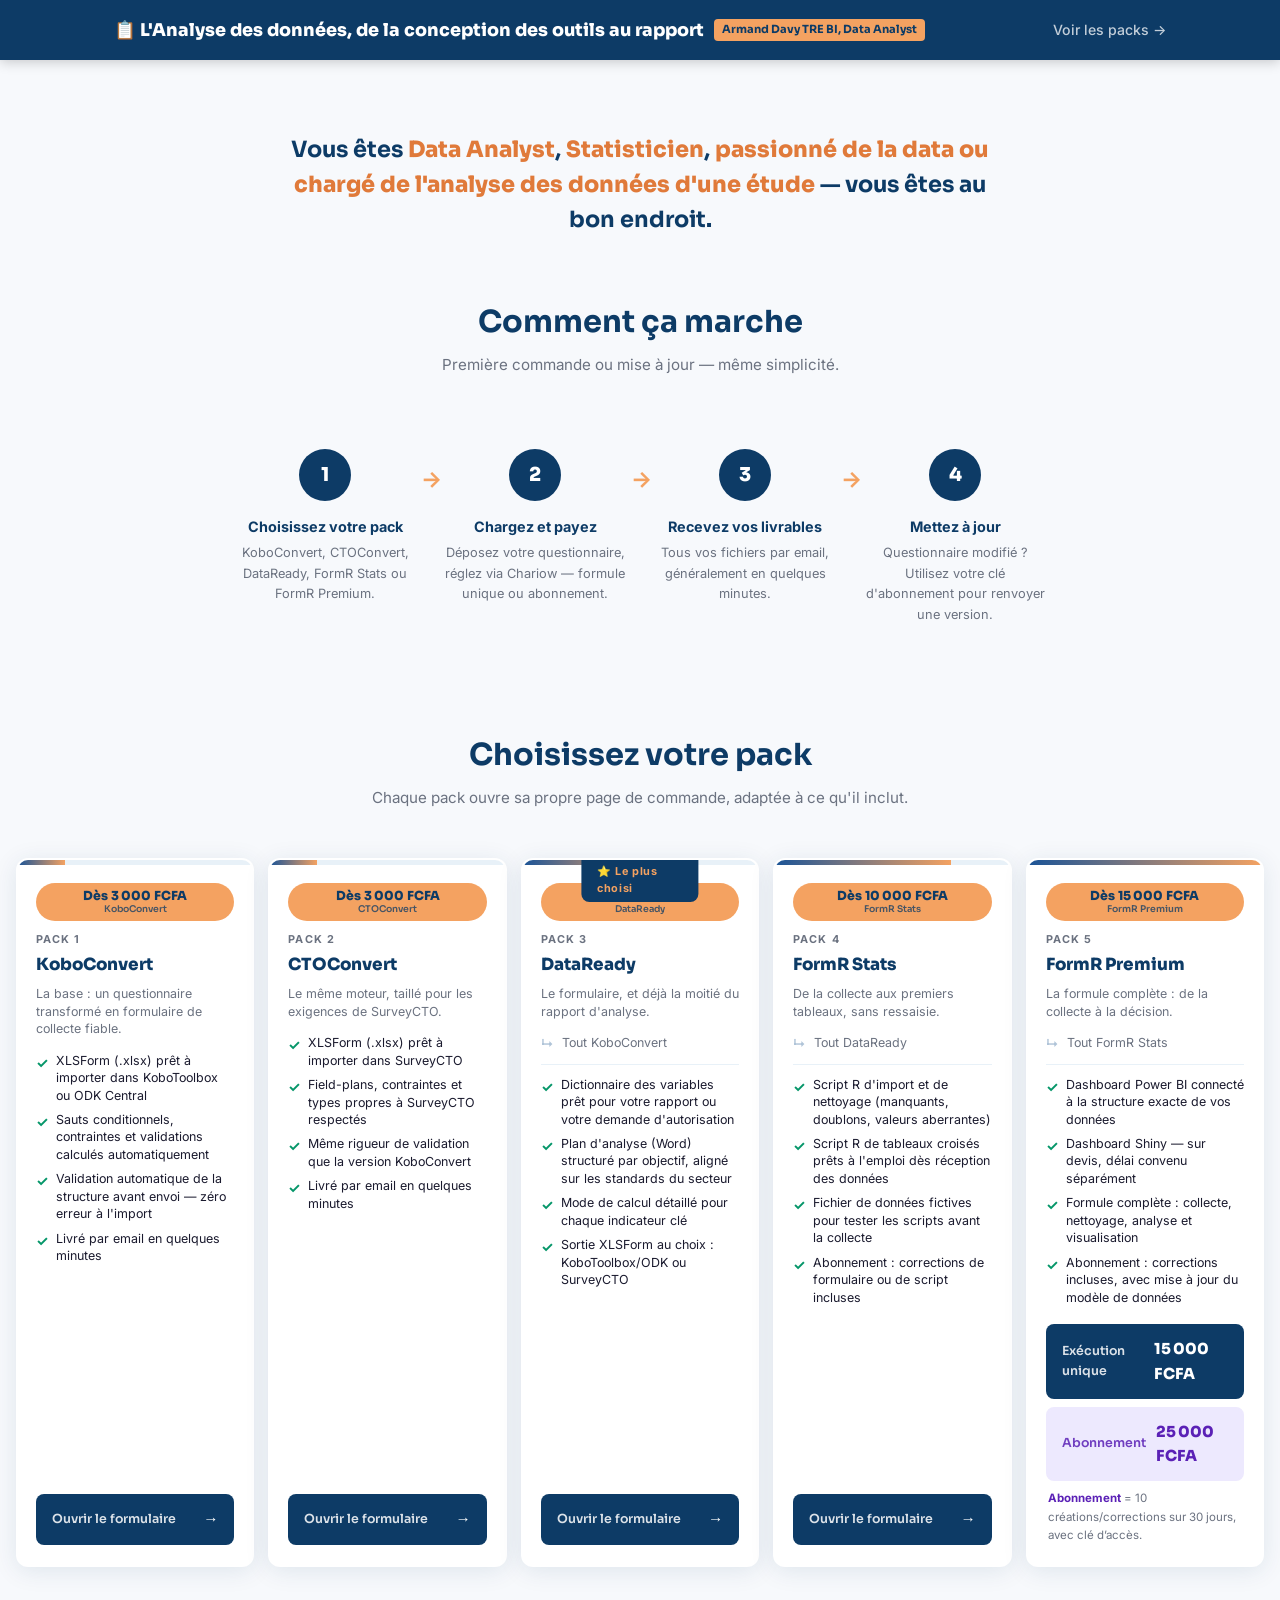
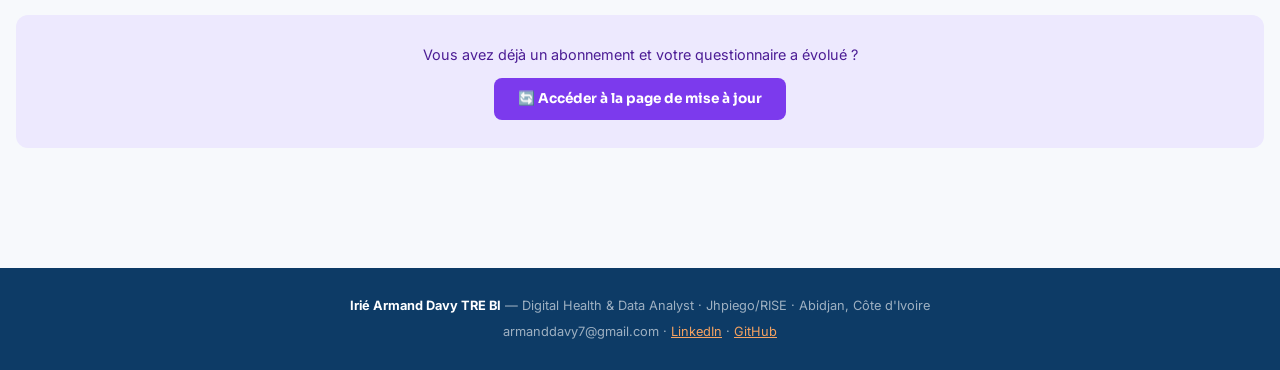
==== index.html @ 41917e07 "Update navigation and audience intro text" ====
<!DOCTYPE html>
<html lang="fr">
<head>
<meta charset="UTF-8">
<meta name="viewport" content="width=device-width, initial-scale=1.0">
<title>XLSForm Pro — Convertisseur de questionnaires KoboToolbox</title>
<link rel="icon" href="data:image/svg+xml,%3Csvg xmlns='http://www.w3.org/2000/svg' viewBox='0 0 100 100'%3E%3Ctext y='.9em' font-size='90'%3E%F0%9F%93%8B%3C/text%3E%3C/svg%3E">
<link rel="preconnect" href="https://fonts.googleapis.com">
<link href="https://fonts.googleapis.com/css2?family=Sora:wght@400;600;700;800&family=Inter:wght@400;500;600&display=swap" rel="stylesheet">
<link rel="stylesheet" href="assets/style.css">
</head>
<body>

<nav class="nav">
  <div class="container nav-inner">
    <a href="index.html" class="nav-logo">📋 L'Analyse des données, de la conception des outils au rapport <span>Armand Davy TRE BI, Data Analyst</span></a>
    <a href="#packs" class="nav-link">Voir les packs →</a>
  </div>
</nav>

<section class="audience-intro">
  <div class="container">
    <p class="audience-intro-text">Vous êtes <strong>Data Analyst</strong>, <strong>Statisticien</strong>, <strong>passionné de la data ou chargé de l'analyse des données d'une étude</strong> — vous êtes au bon endroit.</p>
  </div>
</section>

<section class="how">
  <div class="container">
    <h2 class="section-title">Comment ça marche</h2>
    <p class="section-sub">Première commande ou mise à jour — même simplicité.</p>
    <div class="steps">
      <div class="step">
        <div class="step-num">1</div>
        <div class="step-title">Choisissez votre pack</div>
        <div class="step-desc">KoboConvert, CTOConvert, DataReady, FormR Stats ou FormR Premium.</div>
      </div>
      <div class="step">
        <div class="step-num">2</div>
        <div class="step-title">Chargez et payez</div>
        <div class="step-desc">Déposez votre questionnaire, réglez via Chariow — formule unique ou abonnement.</div>
      </div>
      <div class="step">
        <div class="step-num">3</div>
        <div class="step-title">Recevez vos livrables</div>
        <div class="step-desc">Tous vos fichiers par email, généralement en quelques minutes.</div>
      </div>
      <div class="step">
        <div class="step-num">4</div>
        <div class="step-title">Mettez à jour</div>
        <div class="step-desc">Questionnaire modifié ? Utilisez votre clé d'abonnement pour renvoyer une version.</div>
      </div>
    </div>
  </div>
</section>

<section class="packs-section" id="packs">
  <div class="container">
    <h2 class="section-title">Choisissez votre pack</h2>
    <p class="section-sub">Chaque pack ouvre sa propre page de commande, adaptée à ce qu'il inclut.</p>

    <div class="packs-grid" id="packs-grid"></div>

    <div class="update-cta">
      <p>Vous avez déjà un abonnement et votre questionnaire a évolué ?</p>
      <a href="mise-a-jour.html">🔄 Accéder à la page de mise à jour</a>
    </div>

  </div>
</section>

<footer class="footer">
  <p><strong>Irié Armand Davy TRE BI</strong> — Digital Health &amp; Data Analyst · Jhpiego/RISE · Abidjan, Côte d'Ivoire</p>
  <p style="margin-top:6px">armanddavy7@gmail.com · <a href="https://linkedin.com/in/tre-bi" style="color:var(--orange)">LinkedIn</a> · <a href="https://github.com/trebi7" style="color:var(--orange)">GitHub</a></p>
</footer>

<script src="assets/products.js"></script>
<script>
(function(){
  "use strict";
  var grid = document.getElementById("packs-grid");

  PRODUCTS.forEach(function(p){
    var card = document.createElement("div");
    card.className = "pack-card" + (p.popular ? " popular" : "");

    var inheritedLi = "";
    var divider = "";
    if (p.inheritsFrom){
      inheritedLi = '<li class="inherited">' + p.inheritsFrom.label + '</li>';
      divider = '<div class="pack-divider"></div>';
    }
    var ownLis = p.deliverables.map(function(d){ return "<li>" + d + "</li>"; }).join("");

    card.innerHTML =
      '<div class="pack-progress"><div class="pack-progress-fill" style="width:' + p.progress + '%"></div></div>' +
      '<div class="pack-price-badge">Dès ' + xlsFmtFCFA(p.plans.unique.amount) + '<small>' + p.brand + '</small></div>' +
      '<div class="pack-header">' +
        '<div class="pack-label">' + p.packLabel + '</div>' +
        '<div class="pack-name">' + p.brand + '</div>' +
        '<div class="pack-tagline">' + p.tagline + '</div>' +
      '</div>' +
      '<ul class="pack-deliverables">' + inheritedLi + divider + ownLis + '</ul>' +
      '<div class="pack-plans">' +
        (p.standaloneFormUrl
          ? '<a class="plan-btn unique" style="width:100%" href="' + p.standaloneFormUrl + '">' +
              '<span class="plan-btn-label">Ouvrir le formulaire</span><span class="plan-btn-amount">→</span>' +
            '</a>'
          : '<a class="plan-btn unique" href="commande.html?pack=' + p.id + '&plan=unique">' +
              '<span class="plan-btn-label">Exécution unique</span><span class="plan-btn-amount">' + xlsFmtFCFA(p.plans.unique.amount) + '</span>' +
            '</a>' +
            '<a class="plan-btn abonnement" href="commande.html?pack=' + p.id + '&plan=abonnement">' +
              '<span class="plan-btn-label">Abonnement</span><span class="plan-btn-amount">' + xlsFmtFCFA(p.plans.abonnement.amount) + '</span>' +
            '</a>' +
            '<p class="plan-note"><strong>Abonnement</strong> = ' + p.plans.abonnement.credits + ' créations/corrections sur ' + p.plans.abonnement.days + ' jours, avec clé d’accès.</p>') +
      '</div>';

    grid.appendChild(card);
  });
})();
</script>
</body>
</html>
---- assets/style.css ----
*, *::before, *::after { box-sizing: border-box; margin: 0; padding: 0; }
:root {
  --bleu:        #0D3B66;
  --bleu-clair:  #E8F1F8;
  --bleu-mid:    #1B5497;
  --orange:      #F4A261;
  --orange-dark: #E07A3A;
  --fond:        #F7F9FC;
  --texte:       #1A1A2E;
  --gris:        #6B7280;
  --blanc:       #FFFFFF;
  --succes:      #059669;
  --violet:      #7C3AED;
  --violet-clair:#EDE9FE;
  --violet-dark: #5B21B6;
  --rouge:       #B91C1C;
  --rouge-clair: #FEE2E2;
  --radius:      12px;
  --shadow:      0 4px 24px rgba(13,59,102,.10);
  --shadow-hover:0 8px 32px rgba(13,59,102,.18);
  --transition:  .22s cubic-bezier(.4,0,.2,1);
}
html { scroll-behavior: smooth; }
body { font-family: 'Inter', sans-serif; background: var(--fond); color: var(--texte); line-height: 1.6; min-height: 100vh; }
h1,h2,h3,h4 { font-family: 'Sora', sans-serif; line-height: 1.2; }
h1 { font-size: clamp(2rem, 5vw, 3rem); font-weight: 800; }
h2 { font-size: clamp(1.4rem, 3vw, 1.9rem); font-weight: 700; }
a { color: inherit; }
.container { max-width: 1100px; margin: 0 auto; padding: 0 24px; }

/* NAV */
.nav { background: var(--bleu); padding: 16px 0; position: sticky; top: 0; z-index: 100; box-shadow: 0 2px 12px rgba(0,0,0,.2); }
.nav-inner { display: flex; align-items: center; justify-content: space-between; gap: 16px; flex-wrap: wrap; }
.nav-logo { color: var(--blanc); font-family: 'Sora', sans-serif; font-size: 1.1rem; font-weight: 800; display: flex; align-items: center; gap: 10px; text-decoration: none; flex-wrap: wrap; row-gap: 6px; }
.nav-logo span { background: var(--orange); color: var(--bleu); font-size: .7rem; font-weight: 700; padding: 2px 8px; border-radius: 4px; white-space: nowrap; }
@media (max-width: 640px) { .nav-logo { font-size: .95rem; } }
.nav-links { display: flex; align-items: center; gap: 22px; }
.nav-link { color: rgba(255,255,255,.75); text-decoration: none; font-size: .88rem; font-weight: 500; transition: color var(--transition); }
.nav-link:hover { color: var(--orange); }

/* PAGE HEADER (commande / mise-a-jour) */
.page-header { background: linear-gradient(135deg, var(--bleu) 0%, var(--bleu-mid) 100%); padding: 44px 0 40px; }
.page-crumb { color: rgba(255,255,255,.7); font-size: .85rem; text-decoration: none; display: inline-flex; align-items: center; gap: 6px; margin-bottom: 16px; }
.page-crumb:hover { color: var(--orange); }
.page-header h1 { color: var(--blanc); font-size: clamp(1.6rem, 4vw, 2.3rem); }
.page-header p { color: rgba(255,255,255,.78); margin-top: 10px; max-width: 560px; font-size: 1rem; }

/* HERO */
.hero { background: linear-gradient(135deg, var(--bleu) 0%, var(--bleu-mid) 100%); padding: 72px 0 80px; position: relative; overflow: hidden; }
.hero::before { content: ''; position: absolute; right: -120px; top: -80px; width: 500px; height: 500px; background: radial-gradient(circle, rgba(244,162,97,.15) 0%, transparent 70%); pointer-events: none; }
.hero-inner { display: flex; align-items: center; gap: 48px; flex-wrap: wrap; }
.hero-text { flex: 1; min-width: 280px; }
.hero-eyebrow { color: var(--orange); font-size: .8rem; font-weight: 700; letter-spacing: .12em; text-transform: uppercase; margin-bottom: 16px; }
.hero h1 { color: var(--blanc); margin-bottom: 20px; }
.hero h1 em { color: var(--orange); font-style: normal; border-bottom: 3px solid var(--orange); }
.hero-sub { color: rgba(255,255,255,.78); font-size: 1.05rem; margin-bottom: 8px; max-width: 520px; }
.hero-visual { width: 220px; height: 220px; background: rgba(255,255,255,.08); border: 1.5px solid rgba(255,255,255,.15); border-radius: 20px; display: flex; flex-direction: column; align-items: center; justify-content: center; gap: 12px; flex-shrink: 0; }
.hero-icon { font-size: 4rem; }
.hero-visual-label { color: rgba(255,255,255,.7); font-size: .78rem; font-weight: 600; letter-spacing: .05em; text-transform: uppercase; }

/* AUDIENCE INTRO */
.audience-intro { padding: 72px 0 4px; }
.audience-intro .container { max-width: 760px; }
.audience-intro-text { text-align: center; font-family: 'Sora', sans-serif; font-size: clamp(1.05rem, 2.4vw, 1.4rem); font-weight: 700; color: var(--bleu); line-height: 1.55; }
.audience-intro-text strong { color: var(--orange-dark); font-weight: 800; }

/* HOW */
.how { padding: 64px 0; }
.section-title { text-align: center; margin-bottom: 12px; color: var(--bleu); }
.section-sub { text-align: center; color: var(--gris); margin-bottom: 48px; font-size: .95rem; }
.steps { display: flex; gap: 0; justify-content: center; flex-wrap: wrap; }
.step { display: flex; flex-direction: column; align-items: center; text-align: center; flex: 1; min-width: 160px; max-width: 210px; padding: 24px 12px; position: relative; }
.step:not(:last-child)::after { content: '→'; position: absolute; right: -12px; top: 36px; font-size: 1.4rem; color: var(--orange); font-weight: 700; }
.step-num { width: 52px; height: 52px; background: var(--bleu); color: var(--blanc); border-radius: 50%; display: flex; align-items: center; justify-content: center; font-family: 'Sora', sans-serif; font-size: 1.2rem; font-weight: 800; margin-bottom: 14px; flex-shrink: 0; }
.step-title { font-weight: 700; font-size: .9rem; color: var(--bleu); margin-bottom: 5px; }
.step-desc { font-size: .8rem; color: var(--gris); }

/* PACKS */
.packs-section { padding: 24px 0 80px; }
.packs-section .container { max-width: 1440px; }
.packs-grid { display: grid; grid-template-columns: repeat(5, 1fr); gap: 18px; }
@media (max-width: 1240px) { .packs-grid { grid-template-columns: repeat(3, 1fr); } }
@media (max-width: 760px) { .packs-grid { grid-template-columns: repeat(2, 1fr); } }
.pack-card { background: var(--blanc); border-radius: var(--radius); box-shadow: var(--shadow); padding: 0; position: relative; transition: transform var(--transition), box-shadow var(--transition), border-color var(--transition); border: 2px solid transparent; overflow: hidden; display: flex; flex-direction: column; }
.pack-card:hover { transform: translateY(-4px); box-shadow: var(--shadow-hover); border-color: var(--orange); }
.pack-progress { height: 5px; background: var(--bleu-clair); }
.pack-progress-fill { height: 100%; background: linear-gradient(90deg, var(--bleu-mid), var(--orange)); }
.pack-price-badge { position: absolute; top: 20px; right: 20px; background: var(--orange); color: var(--bleu); font-family: 'Sora', sans-serif; font-weight: 800; font-size: .78rem; padding: 6px 14px; border-radius: 99px; line-height: 1.2; text-align: center; white-space: nowrap; }
.pack-price-badge small { display: block; font-size: .58rem; font-weight: 600; opacity: .75; }
.pack-header { padding: 24px 24px 12px; }
.pack-label { font-size: .68rem; font-weight: 700; letter-spacing: .1em; text-transform: uppercase; color: var(--gris); margin-bottom: 4px; }
.pack-name { font-family: 'Sora', sans-serif; font-size: 1.15rem; font-weight: 800; color: var(--bleu); margin-bottom: 6px; }
.pack-tagline { font-size: .82rem; color: var(--gris); line-height: 1.4; }
.pack-deliverables { padding: 4px 24px 16px; list-style: none; display: flex; flex-direction: column; gap: 7px; flex: 1; }
.pack-deliverables li { display: flex; align-items: flex-start; gap: 8px; font-size: .82rem; color: var(--texte); line-height: 1.4; }
.pack-deliverables li::before { content: '✓'; color: var(--succes); font-weight: 700; font-size: .88rem; flex-shrink: 0; margin-top: 1px; }
.pack-deliverables li.inherited { color: var(--gris); font-size: .78rem; }
.pack-deliverables li.inherited::before { content: '↳'; color: #B0C4D8; font-size: .78rem; }
.pack-divider { margin: 4px 0; height: 1px; background: var(--bleu-clair); }
.pack-card.popular::before { content: '⭐ Le plus choisi'; position: absolute; top: -1px; left: 50%; transform: translateX(-50%); background: var(--bleu); color: var(--orange); font-size: .68rem; font-weight: 700; padding: 4px 16px; border-radius: 0 0 8px 8px; letter-spacing: .05em; z-index: 1; }

.pack-plans { padding: 4px 24px 22px; display: flex; flex-direction: column; gap: 8px; margin-top: auto; }
.plan-btn { display: flex; align-items: center; justify-content: space-between; gap: 10px; text-decoration: none; padding: 11px 14px; border-radius: 8px; font-family: 'Sora', sans-serif; transition: all var(--transition); border: 2px solid transparent; }
.plan-btn .plan-btn-label { font-size: .78rem; font-weight: 600; opacity: .85; }
.plan-btn .plan-btn-amount { font-size: .95rem; font-weight: 800; }
.plan-btn.unique { background: var(--bleu); color: var(--blanc); }
.plan-btn.unique:hover { background: var(--bleu-mid); transform: translateY(-1px); }
.plan-btn.abonnement { background: var(--violet-clair); color: var(--violet-dark); border-color: var(--violet-clair); }
.plan-btn.abonnement:hover { border-color: var(--violet); transform: translateY(-1px); }
.plan-note { font-size: .72rem; color: var(--gris); padding: 0 2px; }
.plan-note strong { color: var(--violet-dark); }

/* UPDATE CTA */
.update-cta { text-align: center; margin-top: 48px; padding: 28px; background: var(--violet-clair); border-radius: var(--radius); }
.update-cta p { color: #4C1D95; font-size: .9rem; margin-bottom: 12px; }
.update-cta a { display: inline-block; background: var(--violet); color: #fff; text-decoration: none; padding: 10px 24px; border-radius: 8px; font-family: 'Sora', sans-serif; font-weight: 700; font-size: .85rem; transition: background var(--transition); }
.update-cta a:hover { background: #6D28D9; }

/* FOOTER */
.footer { background: var(--bleu); color: rgba(255,255,255,.6); text-align: center; padding: 28px 24px; font-size: .8rem; margin-top: 40px; }
.footer strong { color: var(--blanc); }

/* ===================== COMMANDE / MISE A JOUR ===================== */
.order-layout { padding: 40px 0 80px; display: grid; grid-template-columns: 1fr 320px; gap: 32px; align-items: start; }
@media (max-width: 860px){ .order-layout { grid-template-columns: 1fr; } }

.card { background: var(--blanc); border-radius: var(--radius); box-shadow: var(--shadow); padding: 28px 28px 32px; }

.summary-card { position: sticky; top: 96px; }
.summary-brand { font-size: .68rem; font-weight: 700; letter-spacing: .1em; text-transform: uppercase; color: var(--gris); }
.summary-name { font-family: 'Sora', sans-serif; font-size: 1.2rem; font-weight: 800; color: var(--bleu); margin: 6px 0 4px; }
.summary-tagline { font-size: .84rem; color: var(--gris); margin-bottom: 16px; }
.summary-deliverables { list-style: none; display: flex; flex-direction: column; gap: 6px; margin-bottom: 18px; }
.summary-deliverables li { font-size: .78rem; color: var(--texte); display: flex; gap: 7px; }
.summary-deliverables li::before { content: '✓'; color: var(--succes); font-weight: 700; }

.plan-toggle { display: flex; border: 2px solid var(--bleu-clair); border-radius: 10px; overflow: hidden; margin-bottom: 14px; }
.plan-toggle button { flex: 1; border: none; background: var(--blanc); color: var(--gris); font-family: 'Sora', sans-serif; font-weight: 700; font-size: .78rem; padding: 11px 8px; cursor: pointer; transition: all var(--transition); }
.plan-toggle button.active.unique { background: var(--bleu); color: var(--blanc); }
.plan-toggle button.active.abonnement { background: var(--violet); color: var(--blanc); }

.plan-summary { background: var(--bleu-clair); border-radius: 8px; padding: 14px 16px; font-size: .82rem; color: var(--bleu); }
.plan-summary.abonnement { background: var(--violet-clair); color: var(--violet-dark); }
.plan-summary .amt { font-family: 'Sora', sans-serif; font-weight: 800; font-size: 1.05rem; display: block; margin-bottom: 4px; }

.pay-box { margin-top: 20px; padding: 16px; border: 1.5px dashed var(--orange); border-radius: 10px; background: #FFF8F0; }
.pay-box .pay-label { font-size: .68rem; font-weight: 700; letter-spacing: .08em; text-transform: uppercase; color: var(--orange-dark); margin-bottom: 8px; }
.pay-btn { display: flex; align-items: center; justify-content: center; gap: 8px; width: 100%; padding: 12px; background: var(--orange); color: var(--bleu); border: none; border-radius: 8px; font-family: 'Sora', sans-serif; font-weight: 800; font-size: .85rem; cursor: not-allowed; opacity: .75; }
.pay-note { font-size: .74rem; color: var(--gris); margin-top: 8px; line-height: 1.5; }

.field-title { font-family: 'Sora', sans-serif; font-size: 1.05rem; font-weight: 800; color: var(--bleu); margin-bottom: 4px; }
.field-title-sub { font-size: .84rem; color: var(--gris); margin-bottom: 22px; }

.field-grid { display: grid; grid-template-columns: 1fr 1fr; gap: 18px 22px; }
@media (max-width: 600px){ .field-grid { grid-template-columns: 1fr; } }
.field { display: flex; flex-direction: column; gap: 6px; }
.field.span-2 { grid-column: 1 / -1; }
.field label { font-size: .78rem; font-weight: 700; color: var(--bleu); }
.field label .req { color: var(--rouge); }
.field .hint { font-size: .74rem; color: var(--gris); margin-top: -2px; }
input[type="text"], input[type="email"], select, textarea {
  font-family: 'Inter', sans-serif; font-size: .92rem; color: var(--texte);
  background: var(--blanc); border: 1.5px solid #D7DEE8; border-radius: 8px;
  padding: 10px 12px; width: 100%;
}
textarea { resize: vertical; min-height: 84px; }
input:focus, select:focus, textarea:focus { outline: none; border-color: var(--bleu-mid); box-shadow: 0 0 0 3px rgba(27,84,151,.12); }
.radio-row { display: flex; gap: 16px; flex-wrap: wrap; padding-top: 2px; }
.radio-opt { display: flex; align-items: center; gap: 7px; font-size: .88rem; }
.radio-opt input { accent-color: var(--bleu-mid); }

.file-drop { border: 1.5px dashed #C6D2E2; border-radius: 8px; padding: 16px; background: var(--bleu-clair); display: flex; flex-direction: column; gap: 8px; }
.file-status { font-size: .78rem; color: var(--gris); }
.file-status.err { color: var(--rouge); }
.file-status.ok { color: var(--succes); }

.key-box { background: var(--violet-clair); border-radius: 8px; padding: 16px; font-size: .82rem; color: var(--violet-dark); line-height: 1.55; }
.key-box strong { font-family: 'Sora', sans-serif; }

.submit-row { margin-top: 26px; display: flex; align-items: center; gap: 16px; flex-wrap: wrap; }
.submit-btn { appearance: none; border: none; cursor: pointer; font-family: 'Sora', sans-serif; font-weight: 800; font-size: .9rem; padding: 13px 26px; border-radius: 8px; color: var(--blanc); background: var(--bleu); box-shadow: var(--shadow); transition: background var(--transition), transform var(--transition); }
.submit-btn:hover { background: var(--bleu-mid); transform: translateY(-1px); }
.submit-btn.abonnement { background: var(--violet); }
.submit-btn.abonnement:hover { background: var(--violet-dark); }
.submit-total { font-size: .84rem; color: var(--gris); }
.submit-total strong { color: var(--texte); }

.order-result { margin-top: 26px; border-radius: 10px; padding: 20px 22px; background: var(--bleu-clair); display: none; }
.order-result.show { display: block; }
.order-result.key-issued { background: var(--violet-clair); }
.order-result.reject { background: var(--rouge-clair); }
.order-result h3 { font-family: 'Sora', sans-serif; font-size: 1.05rem; color: var(--bleu); margin-bottom: 8px; }
.order-result.key-issued h3 { color: var(--violet-dark); }
.order-result.reject h3 { color: var(--rouge); }
.order-result p { font-size: .88rem; color: var(--texte); margin-top: 6px; }
.sending { display: flex; align-items: center; gap: 10px; font-size: .85rem; color: var(--gris); }
.spinner { width: 14px; height: 14px; border-radius: 50%; border: 2px solid #D7DEE8; border-top-color: var(--bleu-mid); animation: spin .8s linear infinite; }
@keyframes spin { to { transform: rotate(360deg); } }
.key-display { margin-top: 10px; display: inline-block; font-family: 'Sora', sans-serif; font-weight: 800; font-size: 1.15rem; letter-spacing: .04em; background: var(--blanc); color: var(--violet-dark); padding: 8px 16px; border-radius: 8px; border: 2px dashed var(--violet); }

.notice { padding: 16px 18px; border-left: 3px solid var(--orange); background: #FFF8F0; border-radius: 0 8px 8px 0; font-size: .86rem; color: var(--texte); margin-bottom: 26px; line-height: 1.55; }
.notice strong { color: var(--orange-dark); }

@media (max-width: 640px) {
  .packs-grid { grid-template-columns: 1fr; }
  .hero-inner { flex-direction: column; gap: 32px; }
  .hero-visual { width: 100%; height: 140px; flex-direction: row; }
  .steps { gap: 16px; }
  .step:not(:last-child)::after { display: none; }
}
@media (prefers-reduced-motion: reduce) {
  *, *::before, *::after { animation-duration: .01ms !important; transition-duration: .01ms !important; }
}

/* ===== Packs : 5 sur une seule ligne dès 1100 px ===== */
.packs-section .container { max-width: 1440px; }
.packs-grid { grid-template-columns: repeat(5, minmax(0, 1fr)); gap: 14px; }
.pack-card { min-width: 0; overflow-wrap: break-word; }

@media (min-width: 1101px) {
  /* Badge de prix au-dessus du nom, pour qu'il ne le chevauche plus */
  .pack-price-badge { position: static; display: inline-block; margin: 18px 18px 0; white-space: normal; }
  .pack-header { padding: 10px 18px 10px; }
  .pack-deliverables { padding: 4px 18px 14px; }
  .pack-plans { padding: 4px 18px 20px; }
}
@media (min-width: 1101px) and (max-width: 1320px) {
  .packs-section .container { padding: 0 16px; }
  .pack-name { font-size: 1.05rem; }
  .pack-tagline, .pack-deliverables li { font-size: .78rem; }
}
@media (max-width: 1100px) { .packs-grid { grid-template-columns: repeat(3, minmax(0, 1fr)); } }
@media (max-width: 760px)  { .packs-grid { grid-template-columns: repeat(2, minmax(0, 1fr)); } }
@media (max-width: 640px)  { .packs-grid { grid-template-columns: 1fr; } }
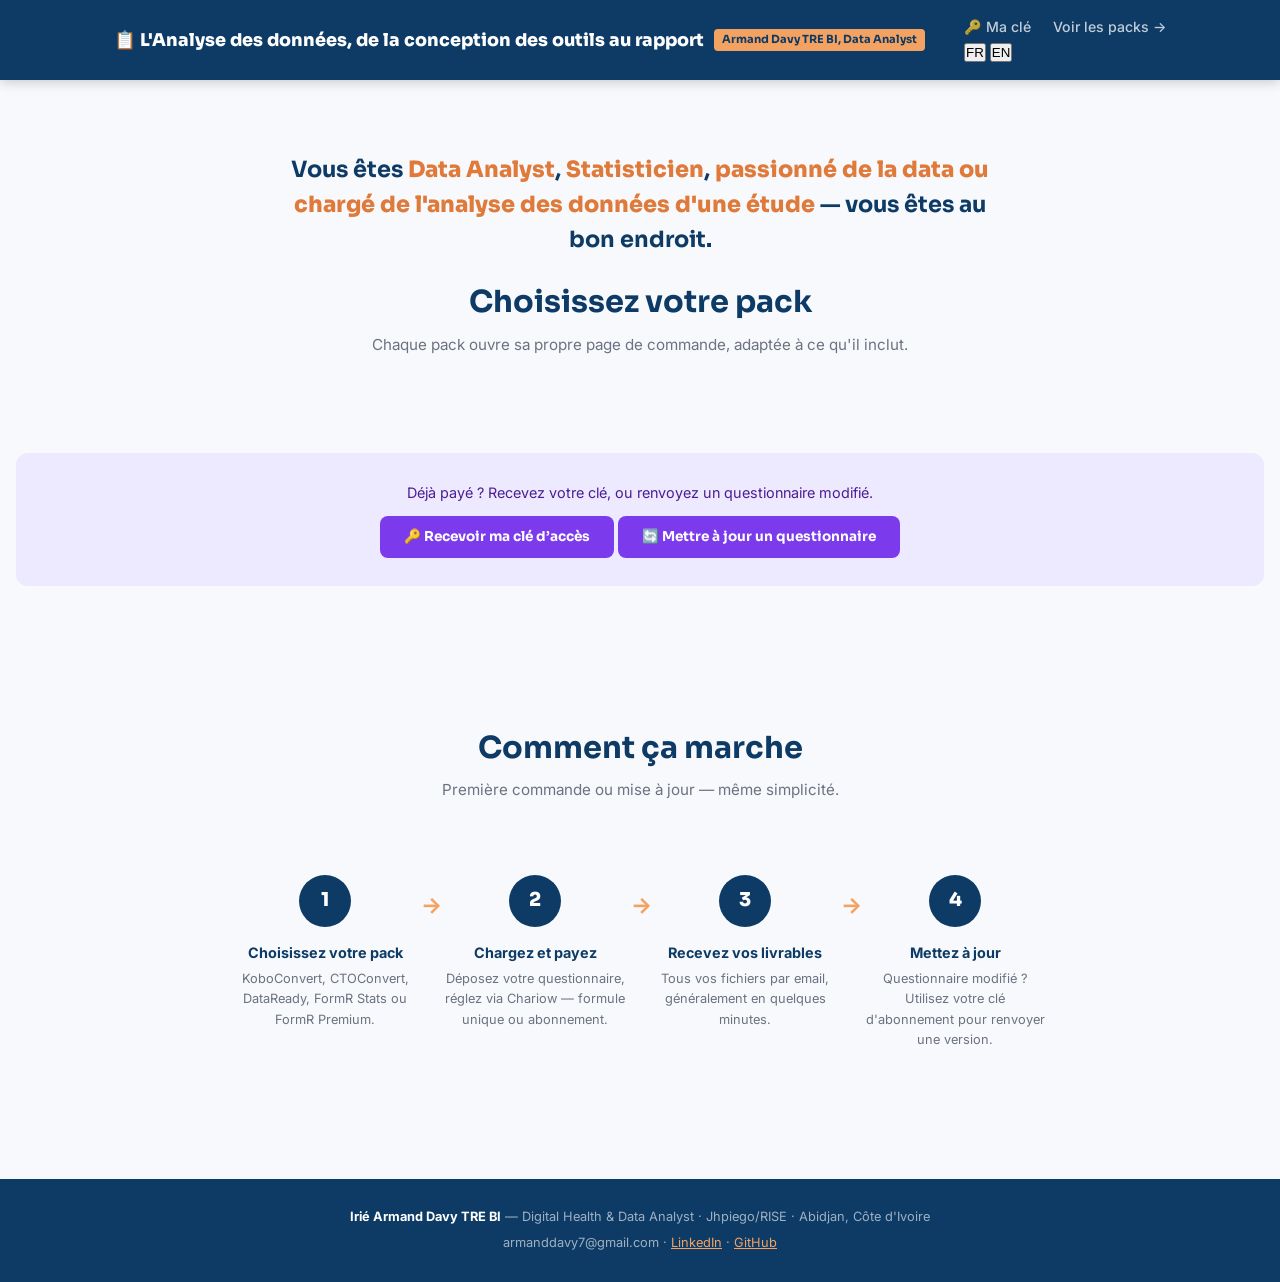
==== commit 2564745d: "Add files via upload" ====
--- a/index.html
+++ b/index.html
@@ -3,7 +3,7 @@
 <head>
 <meta charset="UTF-8">
 <meta name="viewport" content="width=device-width, initial-scale=1.0">
-<title>XLSForm Pro — Convertisseur de questionnaires KoboToolbox</title>
+<title data-i18n="title_index">XLSForm Pro — Convertisseur de questionnaires KoboToolbox</title>
 <link rel="icon" href="data:image/svg+xml,%3Csvg xmlns='http://www.w3.org/2000/svg' viewBox='0 0 100 100'%3E%3Ctext y='.9em' font-size='90'%3E%F0%9F%93%8B%3C/text%3E%3C/svg%3E">
 <link rel="preconnect" href="https://fonts.googleapis.com">
 <link href="https://fonts.googleapis.com/css2?family=Sora:wght@400;600;700;800&family=Inter:wght@400;500;600&display=swap" rel="stylesheet">
@@ -13,58 +13,67 @@
 
 <nav class="nav">
   <div class="container nav-inner">
-    <a href="index.html" class="nav-logo">📋 L'Analyse des données, de la conception des outils au rapport <span>Armand Davy TRE BI, Data Analyst</span></a>
-    <a href="#packs" class="nav-link">Voir les packs →</a>
+    <a href="index.html" class="nav-logo" data-i18n-html="nav_logo">📋 L'Analyse des données, de la conception des outils au rapport <span>Armand Davy TRE BI, Data Analyst</span></a>
+    <div class="nav-right">
+      <div class="nav-links">
+        <a href="activer.html" class="nav-link" data-i18n="nav_activate">🔑 Ma clé</a>
+        <a href="#packs" class="nav-link" data-i18n="nav_see_packs">Voir les packs →</a>
+      </div>
+      <div class="lang-switch" role="group" aria-label="Langue / Language">
+        <button type="button" class="lang-btn" data-lang="fr">FR</button>
+        <button type="button" class="lang-btn" data-lang="en">EN</button>
+      </div>
+    </div>
   </div>
 </nav>
 
 <section class="audience-intro">
   <div class="container">
-    <p class="audience-intro-text">Vous êtes <strong>Data Analyst</strong>, <strong>Statisticien</strong>, <strong>passionné de la data ou chargé de l'analyse des données d'une étude</strong> — vous êtes au bon endroit.</p>
+    <p class="audience-intro-text" data-i18n-html="audience">Vous êtes <strong>Data Analyst</strong>, <strong>Statisticien</strong>, <strong>passionné de la data ou chargé de l'analyse des données d'une étude</strong> — vous êtes au bon endroit.</p>
+  </div>
+</section>
+
+<section class="packs-section" id="packs">
+  <div class="container">
+    <h2 class="section-title" data-i18n="packs_title">Choisissez votre pack</h2>
+    <p class="section-sub" data-i18n="packs_sub">Chaque pack ouvre sa propre page de commande, adaptée à ce qu'il inclut.</p>
+
+    <div class="packs-grid" id="packs-grid"></div>
+
+    <div class="update-cta">
+      <p data-i18n="update_q">Déjà payé ? Recevez votre clé, ou renvoyez un questionnaire modifié.</p>
+      <a href="activer.html" data-i18n="update_link">🔑 Recevoir ma clé d’accès</a>
+      <a href="mise-a-jour.html" data-i18n="update_link2">🔄 Mettre à jour un questionnaire</a>
+    </div>
   </div>
 </section>
 
 <section class="how">
   <div class="container">
-    <h2 class="section-title">Comment ça marche</h2>
-    <p class="section-sub">Première commande ou mise à jour — même simplicité.</p>
+    <h2 class="section-title" data-i18n="how_title">Comment ça marche</h2>
+    <p class="section-sub" data-i18n="how_sub">Première commande ou mise à jour — même simplicité.</p>
     <div class="steps">
       <div class="step">
         <div class="step-num">1</div>
-        <div class="step-title">Choisissez votre pack</div>
-        <div class="step-desc">KoboConvert, CTOConvert, DataReady, FormR Stats ou FormR Premium.</div>
+        <div class="step-title" data-i18n="step1_t">Choisissez votre pack</div>
+        <div class="step-desc" data-i18n="step1_d">KoboConvert, CTOConvert, DataReady, FormR Stats ou FormR Premium.</div>
       </div>
       <div class="step">
         <div class="step-num">2</div>
-        <div class="step-title">Chargez et payez</div>
-        <div class="step-desc">Déposez votre questionnaire, réglez via Chariow — formule unique ou abonnement.</div>
+        <div class="step-title" data-i18n="step2_t">Chargez et payez</div>
+        <div class="step-desc" data-i18n="step2_d">Déposez votre questionnaire, réglez via Chariow — formule unique ou abonnement.</div>
       </div>
       <div class="step">
         <div class="step-num">3</div>
-        <div class="step-title">Recevez vos livrables</div>
-        <div class="step-desc">Tous vos fichiers par email, généralement en quelques minutes.</div>
+        <div class="step-title" data-i18n="step3_t">Recevez vos livrables</div>
+        <div class="step-desc" data-i18n="step3_d">Tous vos fichiers par email, généralement en quelques minutes.</div>
       </div>
       <div class="step">
         <div class="step-num">4</div>
-        <div class="step-title">Mettez à jour</div>
-        <div class="step-desc">Questionnaire modifié ? Utilisez votre clé d'abonnement pour renvoyer une version.</div>
+        <div class="step-title" data-i18n="step4_t">Mettez à jour</div>
+        <div class="step-desc" data-i18n="step4_d">Questionnaire modifié ? Utilisez votre clé d'abonnement pour renvoyer une version.</div>
       </div>
     </div>
-  </div>
-</section>
-
-<section class="packs-section" id="packs">
-  <div class="container">
-    <h2 class="section-title">Choisissez votre pack</h2>
-    <p class="section-sub">Chaque pack ouvre sa propre page de commande, adaptée à ce qu'il inclut.</p>
-
-    <div class="packs-grid" id="packs-grid"></div>
-
-    <div class="update-cta">
-      <p>Vous avez déjà un abonnement et votre questionnaire a évolué ?</p>
-      <a href="mise-a-jour.html">🔄 Accéder à la page de mise à jour</a>
-    </div>
-
   </div>
 </section>
 
@@ -73,49 +82,53 @@
   <p style="margin-top:6px">armanddavy7@gmail.com · <a href="https://linkedin.com/in/tre-bi" style="color:var(--orange)">LinkedIn</a> · <a href="https://github.com/trebi7" style="color:var(--orange)">GitHub</a></p>
 </footer>
 
+<script src="assets/i18n.js"></script>
 <script src="assets/products.js"></script>
 <script>
 (function(){
   "use strict";
   var grid = document.getElementById("packs-grid");
 
-  PRODUCTS.forEach(function(p){
-    var card = document.createElement("div");
-    card.className = "pack-card" + (p.popular ? " popular" : "");
+  function renderPacks(){
+    grid.innerHTML = "";
+    PRODUCTS.forEach(function(p){
+      var card = document.createElement("div");
+      card.className = "pack-card" + (p.popular ? " popular" : "");
+      if (p.popular) card.setAttribute("data-popular", xlsT("popular"));
 
-    var inheritedLi = "";
-    var divider = "";
-    if (p.inheritsFrom){
-      inheritedLi = '<li class="inherited">' + p.inheritsFrom.label + '</li>';
-      divider = '<div class="pack-divider"></div>';
-    }
-    var ownLis = p.deliverables.map(function(d){ return "<li>" + d + "</li>"; }).join("");
+      var inheritedLi = p.inheritsFrom ? '<li class="inherited">' + xlsL(p.inheritsFrom.label) + '</li>' : "";
+      var buyUrl = xlsChariowUrl(p);
+      var ownLis = xlsL(p.highlights).map(function(d){ return "<li>" + d + "</li>"; }).join("");
 
-    card.innerHTML =
-      '<div class="pack-progress"><div class="pack-progress-fill" style="width:' + p.progress + '%"></div></div>' +
-      '<div class="pack-price-badge">Dès ' + xlsFmtFCFA(p.plans.unique.amount) + '<small>' + p.brand + '</small></div>' +
-      '<div class="pack-header">' +
-        '<div class="pack-label">' + p.packLabel + '</div>' +
-        '<div class="pack-name">' + p.brand + '</div>' +
-        '<div class="pack-tagline">' + p.tagline + '</div>' +
-      '</div>' +
-      '<ul class="pack-deliverables">' + inheritedLi + divider + ownLis + '</ul>' +
-      '<div class="pack-plans">' +
-        (p.standaloneFormUrl
-          ? '<a class="plan-btn unique" style="width:100%" href="' + p.standaloneFormUrl + '">' +
-              '<span class="plan-btn-label">Ouvrir le formulaire</span><span class="plan-btn-amount">→</span>' +
-            '</a>'
-          : '<a class="plan-btn unique" href="commande.html?pack=' + p.id + '&plan=unique">' +
-              '<span class="plan-btn-label">Exécution unique</span><span class="plan-btn-amount">' + xlsFmtFCFA(p.plans.unique.amount) + '</span>' +
-            '</a>' +
-            '<a class="plan-btn abonnement" href="commande.html?pack=' + p.id + '&plan=abonnement">' +
-              '<span class="plan-btn-label">Abonnement</span><span class="plan-btn-amount">' + xlsFmtFCFA(p.plans.abonnement.amount) + '</span>' +
-            '</a>' +
-            '<p class="plan-note"><strong>Abonnement</strong> = ' + p.plans.abonnement.credits + ' créations/corrections sur ' + p.plans.abonnement.days + ' jours, avec clé d’accès.</p>') +
-      '</div>';
+      card.innerHTML =
+        '<div class="pack-progress"><div class="pack-progress-fill" style="width:' + p.progress + '%"></div></div>' +
+        '<div class="pack-price-badge">' + xlsT("price_from") + ' ' + xlsFmtFCFA(p.plans.unique.amount) + '</div>' +
+        '<div class="pack-header">' +
+          '<div class="pack-label">' + xlsL(p.packLabel) + '</div>' +
+          '<div class="pack-name">' + p.brand + '</div>' +
+          '<div class="pack-tagline">' + xlsL(p.tagline) + '</div>' +
+        '</div>' +
+        '<ul class="pack-deliverables">' + inheritedLi + ownLis + '</ul>' +
+        '<div class="pack-plans">' +
+          (buyUrl
+            ? '<a class="plan-btn unique" href="' + buyUrl + '" target="_blank" rel="noopener">' +
+                '<span class="plan-btn-label">' + xlsT("buy_chariow") + '</span><span class="plan-btn-amount">↗</span>' +
+              '</a>'
+            : '<a class="plan-btn unique soon" href="mailto:' + CONTACT_EMAIL + '?subject=' + encodeURIComponent(p.brand) + '">' +
+                '<span class="plan-btn-label">' + xlsT("buy_soon") + '</span><span class="plan-btn-amount">✉</span>' +
+              '</a>') +
+          '<a class="plan-btn abonnement" href="' + xlsFormUrl(p) + '">' +
+            '<span class="plan-btn-label">' + xlsT("open_form") + '</span><span class="plan-btn-amount">→</span>' +
+          '</a>' +
+          '<p class="plan-note">' + xlsT("plan_note") + '</p>' +
+        '</div>';
 
-    grid.appendChild(card);
-  });
+      grid.appendChild(card);
+    });
+  }
+
+  xlsInitLangSwitch(renderPacks);
+  renderPacks();
 })();
 </script>
 </body>
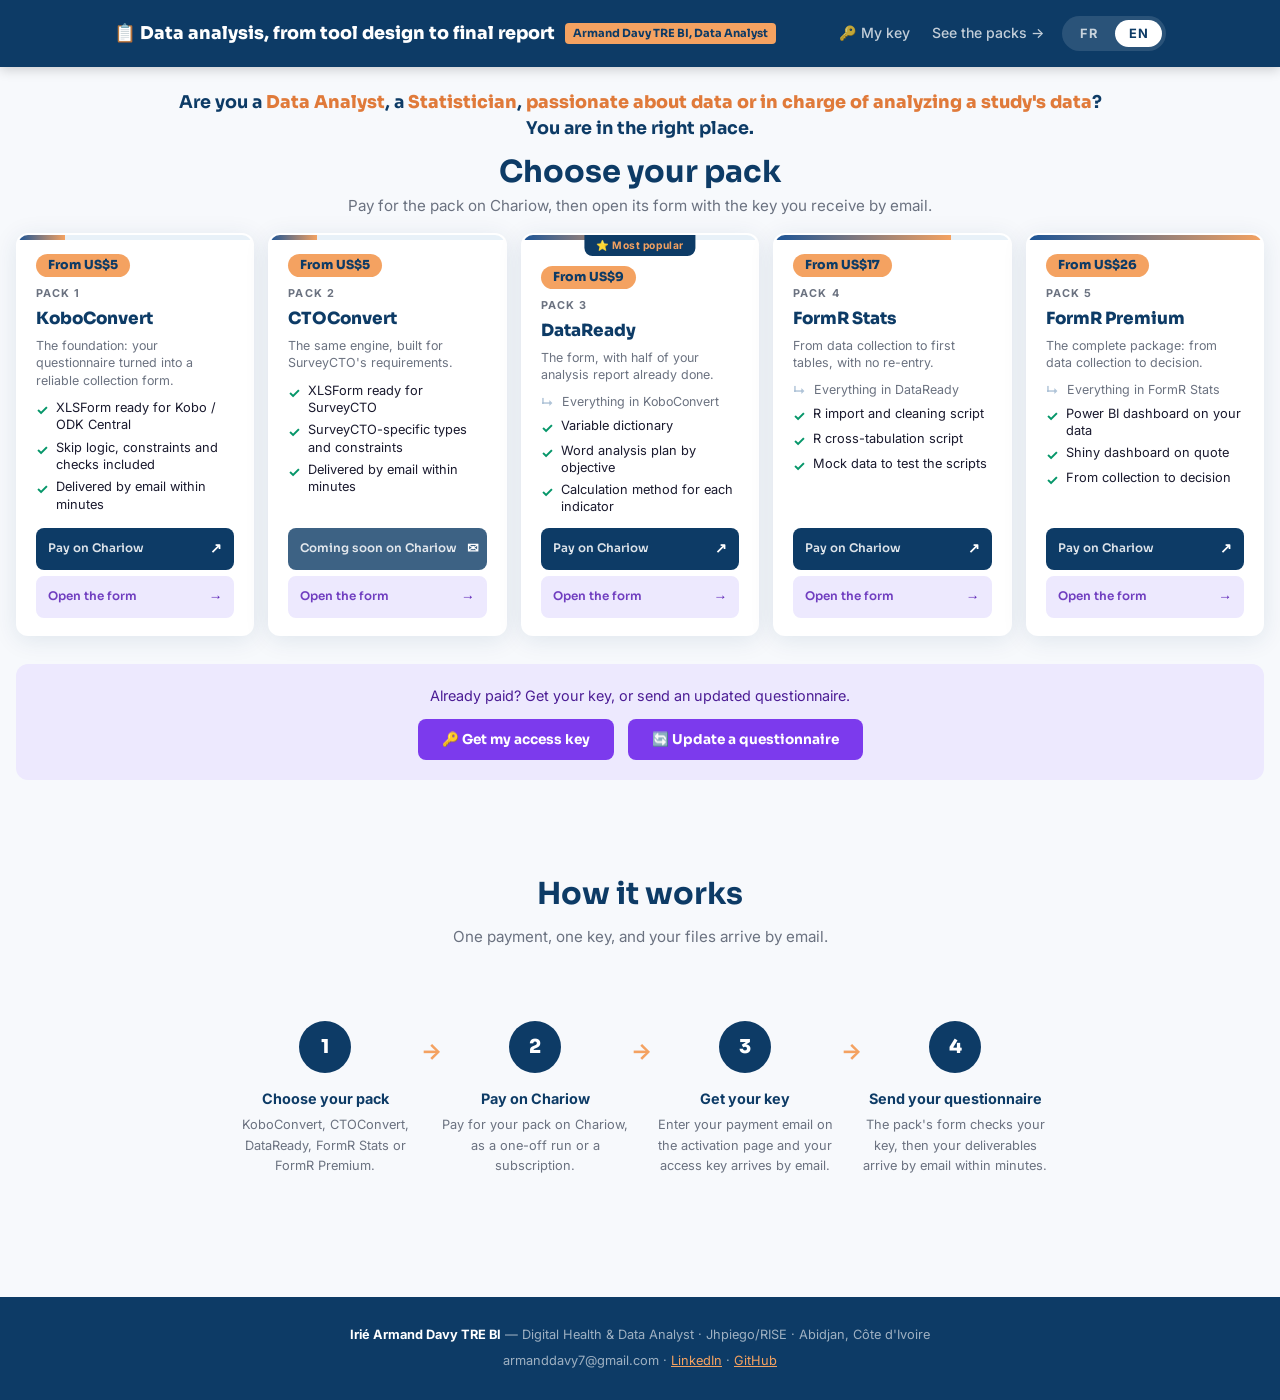
==== commit 5a4dc0cb: "Add files via upload" ====
--- a/index.html
+++ b/index.html
@@ -102,7 +102,7 @@
 
       card.innerHTML =
         '<div class="pack-progress"><div class="pack-progress-fill" style="width:' + p.progress + '%"></div></div>' +
-        '<div class="pack-price-badge">' + xlsT("price_from") + ' ' + xlsFmtFCFA(p.plans.unique.amount) + '</div>' +
+        '<div class="pack-price-badge">' + xlsT("price_from") + ' ' + xlsFmtPrice(p.plans.unique) + '</div>' +
         '<div class="pack-header">' +
           '<div class="pack-label">' + xlsL(p.packLabel) + '</div>' +
           '<div class="pack-name">' + p.brand + '</div>' +
--- a/assets/style.css
+++ b/assets/style.css
@@ -232,3 +232,49 @@
 @media (max-width: 1100px) { .packs-grid { grid-template-columns: repeat(3, minmax(0, 1fr)); } }
 @media (max-width: 760px)  { .packs-grid { grid-template-columns: repeat(2, minmax(0, 1fr)); } }
 @media (max-width: 640px)  { .packs-grid { grid-template-columns: 1fr; } }
+
+/* ===== Sélecteur de langue FR / EN (même rendu que les autres formulaires) ===== */
+.nav-right { display: flex; align-items: center; gap: 18px; flex-wrap: wrap; }
+.lang-switch { display: flex; align-items: center; gap: 4px; background: rgba(255,255,255,.12); border-radius: 30px; padding: 4px; flex-shrink: 0; }
+.lang-btn { border: none; background: none; color: rgba(255,255,255,.75); font-size: .8rem; font-weight: 700; padding: 6px 14px; border-radius: 24px; cursor: pointer; font-family: inherit; letter-spacing: .4px; transition: background var(--transition), color var(--transition); }
+.lang-btn:hover { color: #fff; }
+.lang-btn.active { background: var(--blanc); color: var(--bleu); }
+.lang-btn:focus-visible { outline: 2px solid var(--orange); outline-offset: 2px; }
+
+/* ===== Cartes de packs compactes : le bouton reste visible sans défiler ===== */
+.audience-intro { padding: 36px 0 0; }
+.packs-section { padding: 20px 0 56px; scroll-margin-top: 72px; }
+.packs-section .section-title { margin-bottom: 4px; }
+.packs-section .section-sub { margin-bottom: 18px; }
+.pack-card.popular::before { content: attr(data-popular); }
+.pack-price-badge { position: static; display: inline-block; align-self: flex-start; margin: 14px 18px 0; white-space: normal; padding: 4px 12px; }
+.pack-header { padding: 8px 18px 6px; }
+.pack-name { margin-bottom: 4px; }
+.pack-deliverables { padding: 4px 18px 10px; gap: 5px; }
+.pack-plans { padding: 2px 18px 16px; gap: 6px; }
+.plan-btn { padding: 9px 12px; }
+.update-cta { margin-top: 28px; padding: 20px; }
+.how { padding: 40px 0 56px; }
+.pack-card.popular .pack-price-badge { margin-top: 30px; }
+.audience-intro { padding: 22px 0 0; }
+.audience-intro .container { max-width: 1000px; }
+.audience-intro-text { font-size: clamp(.98rem, 1.5vw, 1.1rem); line-height: 1.5; }
+.packs-section { padding-top: 12px; }
+.packs-section .section-sub { margin-bottom: 14px; }
+.pack-card.popular::before { white-space: nowrap; font-size: .64rem; padding: 3px 12px; }
+.pack-card.popular .pack-price-badge { margin-top: 26px; }
+.pack-deliverables li { font-size: .8rem; line-height: 1.35; }
+.plan-btn { padding: 8px 10px; }
+.plan-btn .plan-btn-label, .plan-btn .plan-btn-amount { white-space: nowrap; }
+.plan-btn .plan-btn-label { font-size: .74rem; }
+.plan-btn .plan-btn-amount { font-size: .86rem; }
+@media (min-width: 761px) { .pack-card .plan-note { display: none; } }
+
+/* --- Paiement Chariow + clé d'accès --- */
+.update-cta a + a { margin-left: 10px; }
+@media (max-width: 560px) { .update-cta a { display: block; margin: 8px 0 0; } .update-cta a + a { margin-left: 0; } }
+.plan-btn.soon { opacity: .8; }
+.pay-btn.live { text-align: center; text-decoration: none; cursor: pointer; opacity: 1; box-sizing: border-box; }
+.activate-link { display: inline-block; margin-top: 10px; font-size: .84rem; font-weight: 600; color: var(--violet-dark); text-decoration: none; }
+.activate-link:hover { text-decoration: underline; }
+.plan-summary + .plan-summary { margin-top: 8px; }
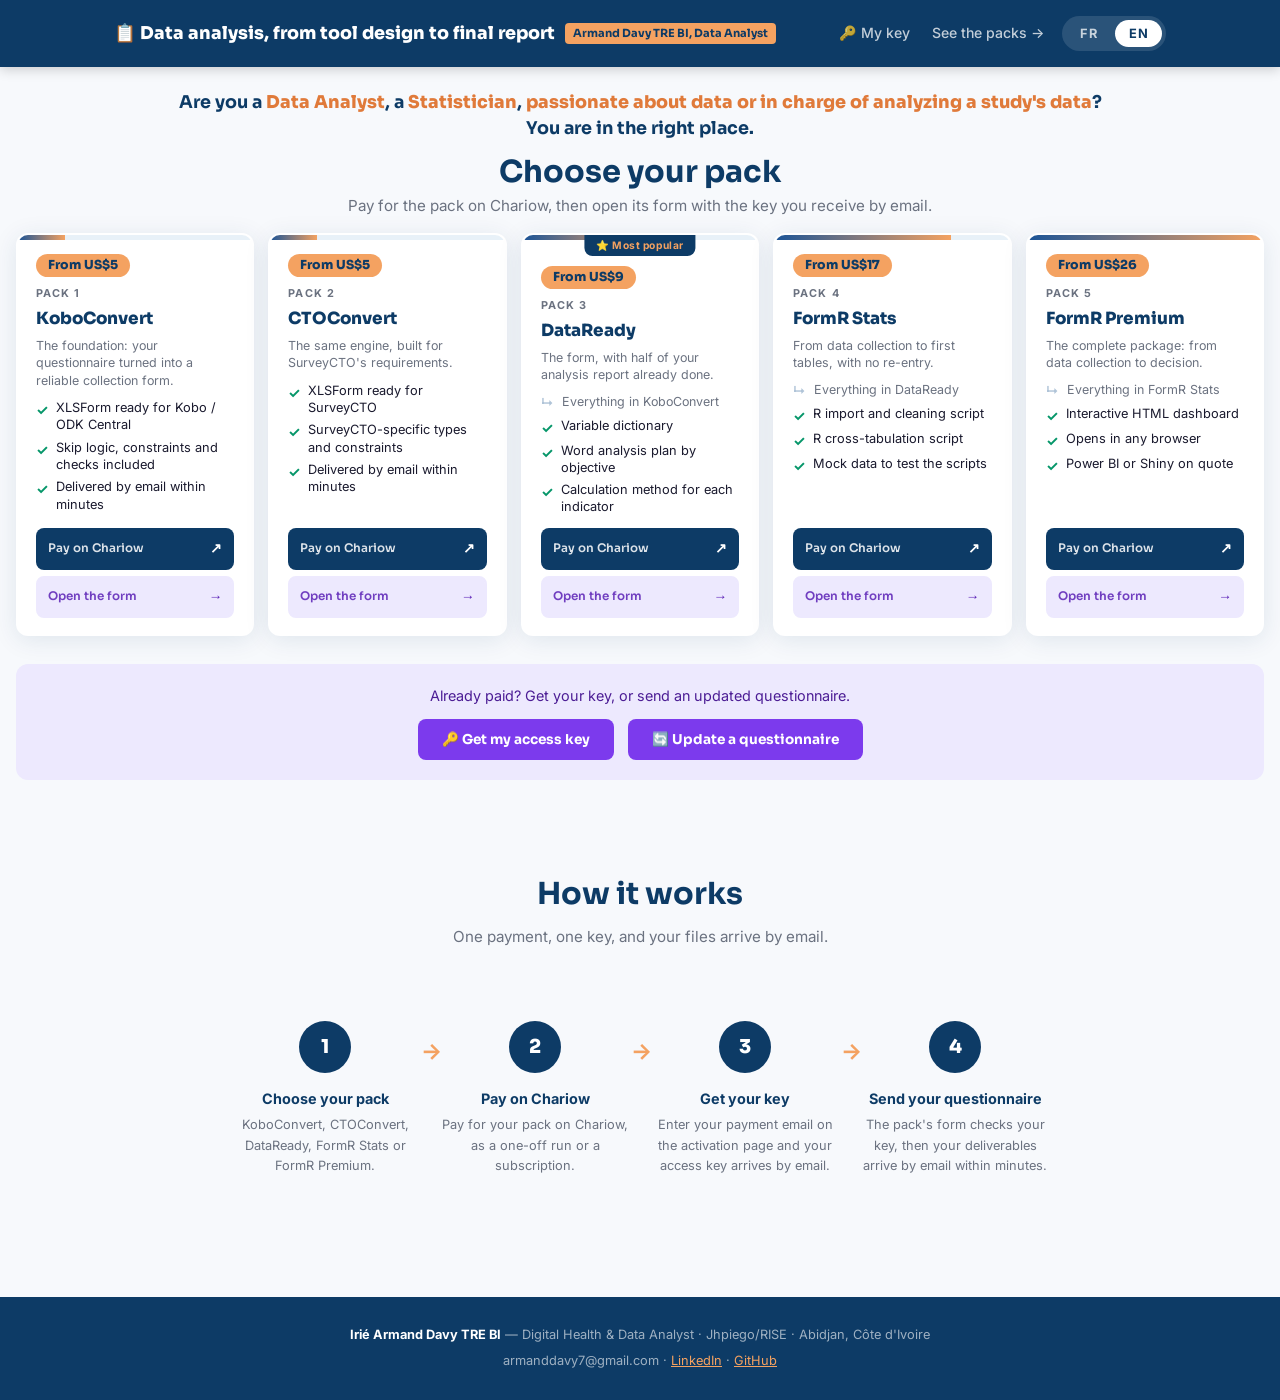
==== commit adfa5f03: "Add files via upload" ====
--- a/index.html
+++ b/index.html
@@ -13,7 +13,7 @@
 
 <nav class="nav">
   <div class="container nav-inner">
-    <a href="index.html" class="nav-logo" data-i18n-html="nav_logo">📋 L'Analyse des données, de la conception des outils au rapport <span>Armand Davy TRE BI, Data Analyst</span></a>
+    <a href="index.html" class="nav-logo" data-i18n-html="nav_logo">📋 L'Analyse des données, de la conception des outils au rapport</a>
     <div class="nav-right">
       <div class="nav-links">
         <a href="activer.html" class="nav-link" data-i18n="nav_activate">🔑 Ma clé</a>
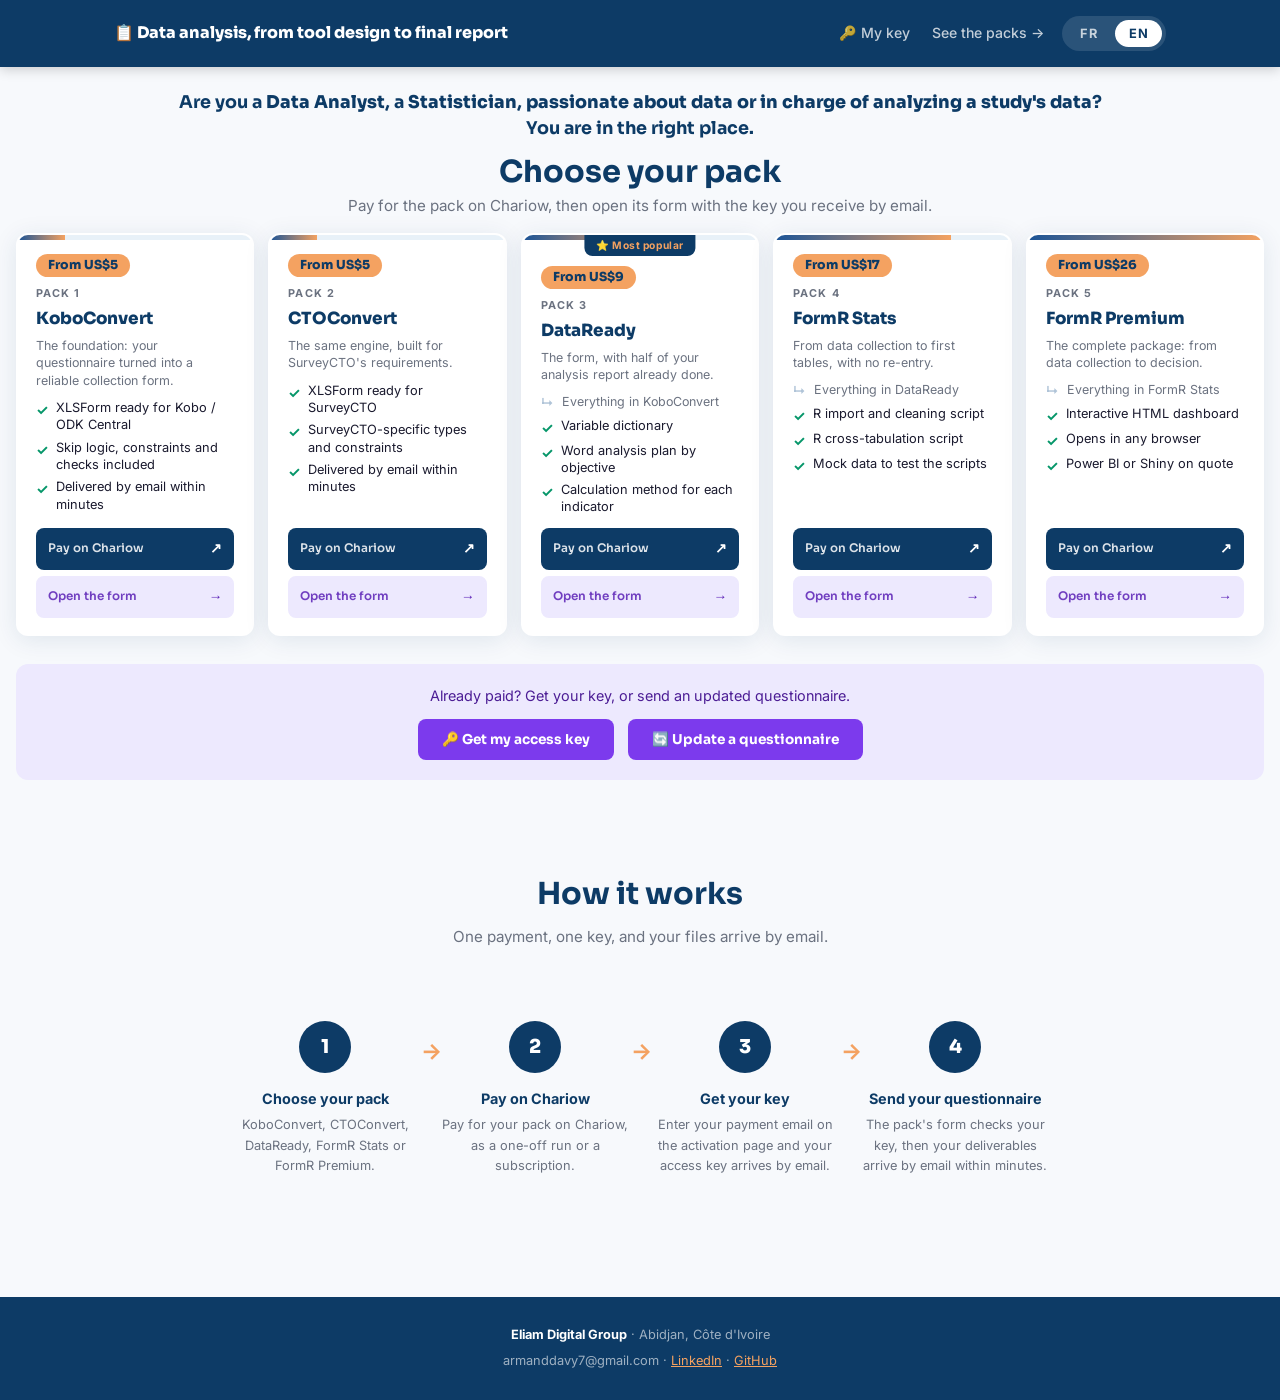
==== commit a419e2d0: "Add files via upload" ====
--- a/index.html
+++ b/index.html
@@ -78,7 +78,7 @@
 </section>
 
 <footer class="footer">
-  <p><strong>Irié Armand Davy TRE BI</strong> — Digital Health &amp; Data Analyst · Jhpiego/RISE · Abidjan, Côte d'Ivoire</p>
+  <p><strong>Eliam Digital Group</strong> · Abidjan, Côte d'Ivoire</p>
   <p style="margin-top:6px">armanddavy7@gmail.com · <a href="https://linkedin.com/in/tre-bi" style="color:var(--orange)">LinkedIn</a> · <a href="https://github.com/trebi7" style="color:var(--orange)">GitHub</a></p>
 </footer>
 
--- a/assets/style.css
+++ b/assets/style.css
@@ -62,7 +62,7 @@
 .audience-intro { padding: 72px 0 4px; }
 .audience-intro .container { max-width: 760px; }
 .audience-intro-text { text-align: center; font-family: 'Sora', sans-serif; font-size: clamp(1.05rem, 2.4vw, 1.4rem); font-weight: 700; color: var(--bleu); line-height: 1.55; }
-.audience-intro-text strong { color: var(--orange-dark); font-weight: 800; }
+.audience-intro-text strong { color: inherit; font-weight: 800; }
 
 /* HOW */
 .how { padding: 64px 0; }
@@ -278,3 +278,10 @@
 .activate-link { display: inline-block; margin-top: 10px; font-size: .84rem; font-weight: 600; color: var(--violet-dark); text-decoration: none; }
 .activate-link:hover { text-decoration: underline; }
 .plan-summary + .plan-summary { margin-top: 8px; }
+
+/* ===== Barre de navigation sur une seule ligne : titre à gauche, liens et FR/EN à droite ===== */
+.nav-logo { flex: 1 1 auto; min-width: 0; font-size: 1rem; line-height: 1.3; }
+.nav-right { flex: 0 0 auto; flex-wrap: nowrap; }
+.nav-links { white-space: nowrap; }
+@media (min-width: 861px) { .nav-inner { flex-wrap: nowrap; } }
+@media (max-width: 860px) { .nav-right { flex-wrap: wrap; } .nav-links { white-space: normal; } }
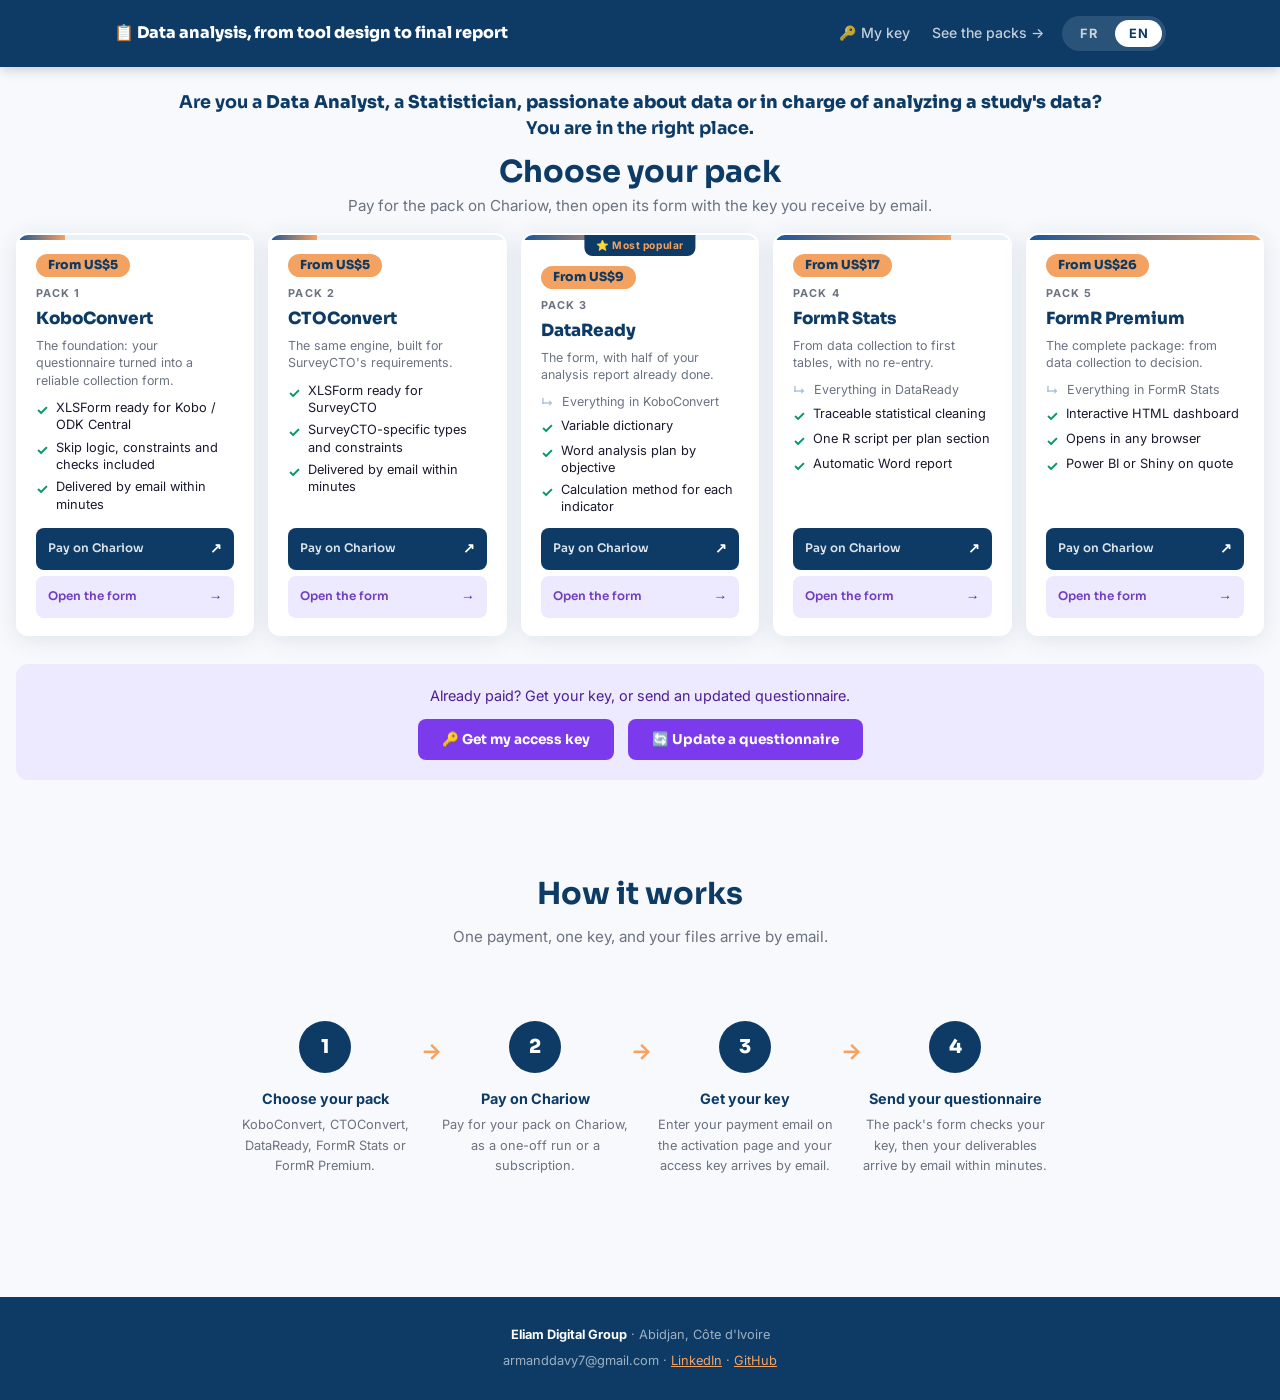
==== commit d179a0ba: "FormR Stats : fiche alignée sur le projet R réel (apurement statistique tracé, sans données fictives" ====
--- a/index.html
+++ b/index.html
@@ -83,7 +83,7 @@
 </footer>
 
 <script src="assets/i18n.js"></script>
-<script src="assets/products.js"></script>
+<script src="assets/products.js?v=20261009c"></script>
 <script>
 (function(){
   "use strict";
--- a/assets/style.css
+++ b/assets/style.css
@@ -44,6 +44,17 @@
 .page-crumb:hover { color: var(--orange); }
 .page-header h1 { color: var(--blanc); font-size: clamp(1.6rem, 4vw, 2.3rem); }
 .page-header p { color: rgba(255,255,255,.78); margin-top: 10px; max-width: 560px; font-size: 1rem; }
+
+/* En-tête compact et figé (page de commande) : il reste visible sous la barre de
+   navigation pendant que le formulaire défile. --nav-h est mesuré en JavaScript. */
+.page-header.compact { position: sticky; top: var(--nav-h, 64px); z-index: 90; padding: 10px 0 12px; box-shadow: 0 4px 12px rgba(0,0,0,.12); }
+.page-header.compact .page-crumb { font-size: .75rem; margin-bottom: 2px; }
+.page-header.compact .ph-line { display: flex; align-items: baseline; gap: 14px; flex-wrap: wrap; row-gap: 2px; }
+.page-header.compact h1 { font-size: 1.2rem; line-height: 1.3; }
+.page-header.compact p { font-size: .85rem; margin-top: 0; max-width: none; }
+.page-header.compact + .order-layout { padding-top: 24px; }
+.page-header.compact ~ .order-layout .summary-card { top: calc(var(--nav-h, 64px) + var(--ph-h, 76px) + 16px); }
+@media (max-width: 640px) { .page-header.compact { padding: 8px 0 10px; } .page-header.compact .page-crumb { display: none; } .page-header.compact h1 { font-size: 1.05rem; } .page-header.compact p { font-size: .8rem; } }
 
 /* HERO */
 .hero { background: linear-gradient(135deg, var(--bleu) 0%, var(--bleu-mid) 100%); padding: 72px 0 80px; position: relative; overflow: hidden; }
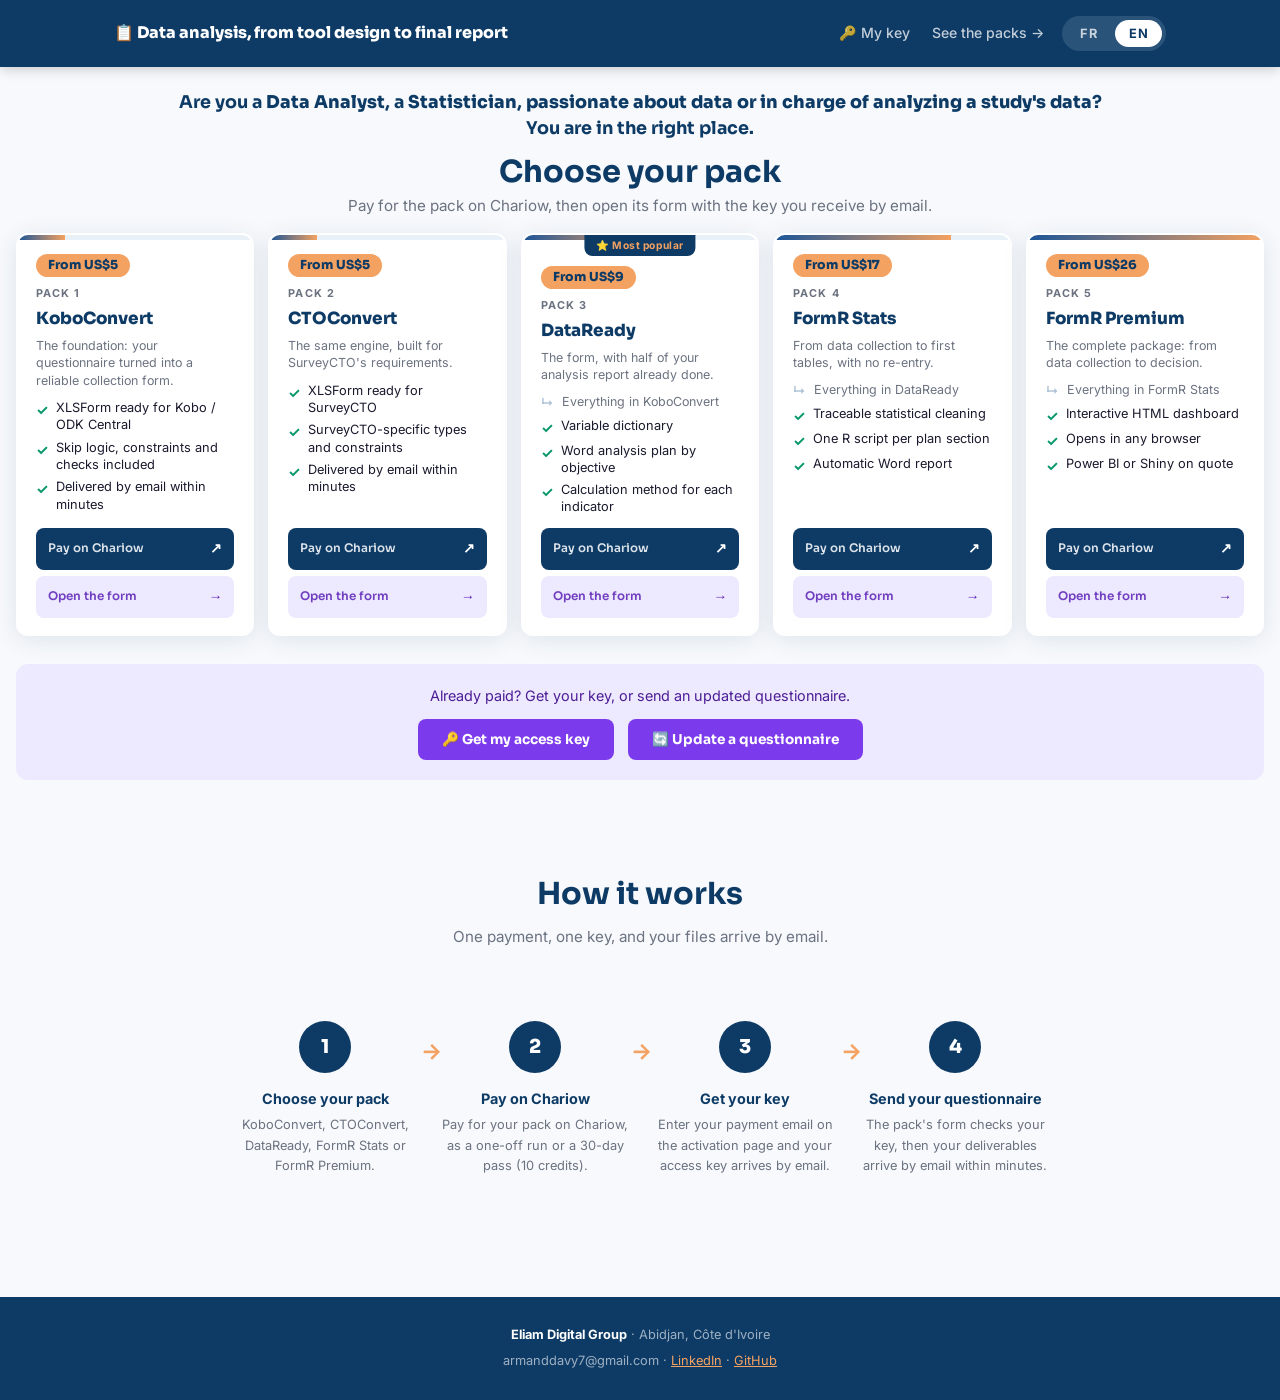
==== commit a8a07c8c: "Renomme l'abonnement en Pass 30 jours (10 crédits), sans renouvellement automatique Co-Authored-By: " ====
--- a/index.html
+++ b/index.html
@@ -61,7 +61,7 @@
       <div class="step">
         <div class="step-num">2</div>
         <div class="step-title" data-i18n="step2_t">Chargez et payez</div>
-        <div class="step-desc" data-i18n="step2_d">Déposez votre questionnaire, réglez via Chariow — formule unique ou abonnement.</div>
+        <div class="step-desc" data-i18n="step2_d">Déposez votre questionnaire, réglez via Chariow, en exécution unique ou en pass 30 jours (10 crédits).</div>
       </div>
       <div class="step">
         <div class="step-num">3</div>
@@ -71,7 +71,7 @@
       <div class="step">
         <div class="step-num">4</div>
         <div class="step-title" data-i18n="step4_t">Mettez à jour</div>
-        <div class="step-desc" data-i18n="step4_d">Questionnaire modifié ? Utilisez votre clé d'abonnement pour renvoyer une version.</div>
+        <div class="step-desc" data-i18n="step4_d">Questionnaire modifié ? Utilisez votre clé d'accès pour renvoyer une version.</div>
       </div>
     </div>
   </div>
@@ -82,8 +82,8 @@
   <p style="margin-top:6px">armanddavy7@gmail.com · <a href="https://linkedin.com/in/tre-bi" style="color:var(--orange)">LinkedIn</a> · <a href="https://github.com/trebi7" style="color:var(--orange)">GitHub</a></p>
 </footer>
 
-<script src="assets/i18n.js"></script>
-<script src="assets/products.js?v=20261009c"></script>
+<script src="assets/i18n.js?v=20261010a"></script>
+<script src="assets/products.js?v=20261010a"></script>
 <script>
 (function(){
   "use strict";
